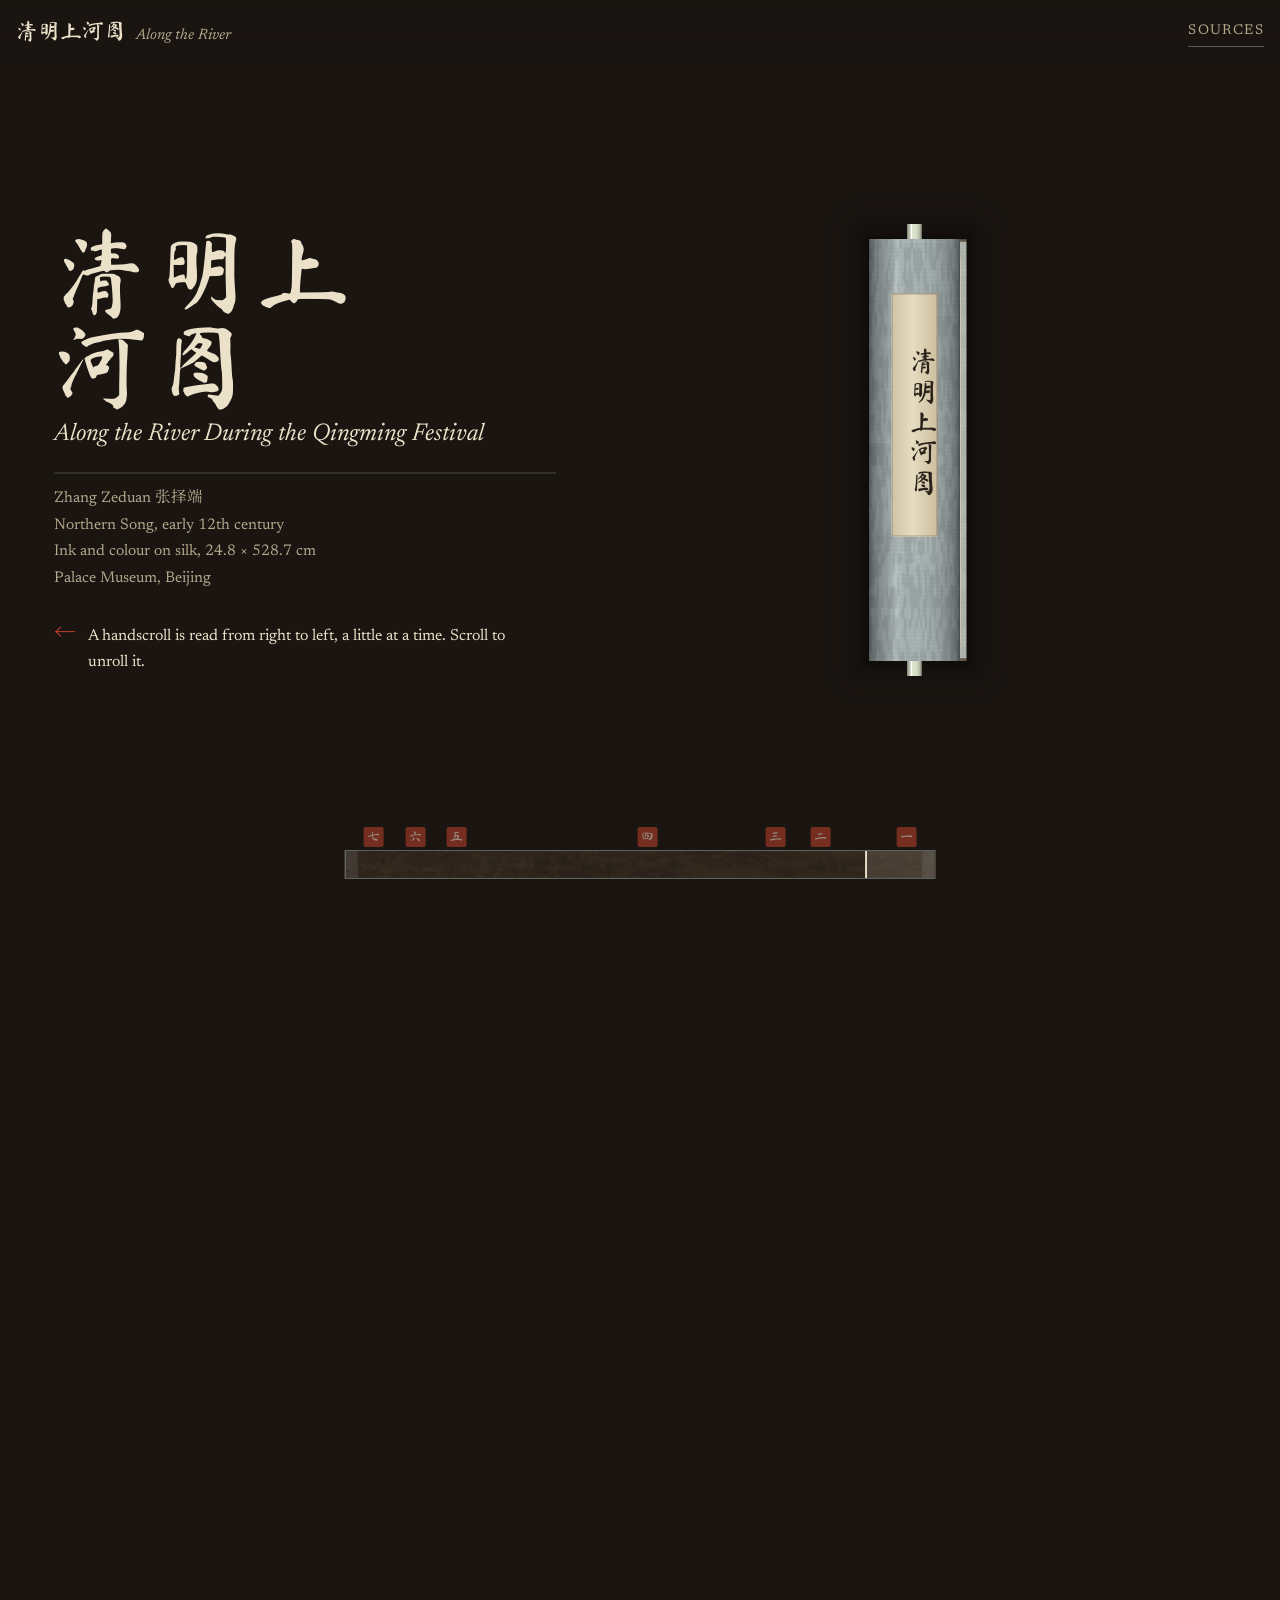
==== index.html @ c8dddc70 "Add scroll-driven viewer for 清明上河图 A WebGL 2 handscroll that unrolls from right to left as the reade" ====
<!doctype html>
<html lang="en">
<head>
<meta charset="utf-8">
<meta name="viewport" content="width=device-width, initial-scale=1, viewport-fit=cover">
<title>清明上河图 · Along the River</title>
<meta name="claude:viewport-fit-sides" content="cover">
<meta name="description" content="Zhang Zeduan’s handscroll, unrolled from right to left as you scroll, with the camera stopping at seven of its scenes.">
<link rel="preconnect" href="https://fonts.googleapis.com">
<link rel="preconnect" href="https://fonts.gstatic.com" crossorigin>
<link rel="stylesheet" href="https://fonts.googleapis.com/css2?family=Ma+Shan+Zheng&family=Newsreader:ital,opsz,wght@0,6..72,400;0,6..72,500;1,6..72,400&family=Noto+Serif+SC:wght@400;600&display=swap">
<link rel="stylesheet" href="styles.css">
</head>
<body>
<div id="stage">
  <canvas id="gl" role="img" aria-label="Along the River During the Qingming Festival, the handscroll, shown in detail as you scroll"></canvas>
  <div id="slip" aria-hidden="true"><span lang="zh-Hans">清明上河图</span></div>
  <svg id="ink" aria-hidden="true"></svg>
  <div id="tags"></div>
  <div id="marks"></div>
</div>

<header id="top">
  <button type="button" class="home" data-restart title="Back to the start"><span class="zh" lang="zh-Hans">清明上河图</span><span class="en">Along the River</span></button>
  <button type="button" class="link" data-open-sources>Sources</button>
</header>

<section id="intro" aria-label="Introduction"></section>
<div id="panels"></div>
<section id="outro" aria-label="The whole scroll"></section>

<nav id="map" aria-label="Sections of the scroll">
  <div class="ticks"></div>
  <div class="strip"><img src="assets/minimap.webp" alt="" width="2400" height="112"><div class="rolled"></div><div class="view"></div></div>
</nav>

<div id="loader" role="status"><span class="seal" lang="zh-Hans">卷</span><p>Unrolling the scroll…</p></div>

<dialog id="sources" aria-labelledby="sources-title">
  <h2 id="sources-title">Sources</h2>
  <p>The picture is the Palace Museum scroll, from the public-domain scan “Alongtheriver_QingMing.jpg” on Wikimedia
    Commons (38,414 × 1,800 pixels). The ripples on the water, the mist and the shading around each subject are drawn
    live over it and are not part of the painting. Distances are measured from the scroll’s right end, where reading
    starts.</p>
  <p>Where the text gives an interpretation (the willow party returning from the graves, the unguarded gate), it is
    one reading among several.</p>
  <ol></ol>
  <p class="keys">Keyboard: <kbd>←</kbd> next scene, <kbd>→</kbd> previous scene.</p>
  <button type="button" class="link" data-close>Close</button>
</dialog>

<div id="track" aria-hidden="true"></div>
<noscript><p class="noscript">This scroll needs JavaScript and WebGL 2 to unroll.</p></noscript>
<script type="module" src="src/main.js"></script>
</body>
</html>
---- styles.css ----
/* The scroll lies on a dark lacquered table; the reading text sits beside it in the colour of old silk, and the
   annotations are in cinnabar, the red of seal paste and of the brush notes collectors wrote on paintings.
   Layout: wide screens put the painting full-bleed with a text column on one side, alternating by scene; narrow
   screens put the painting in the top half and the text below it. */
:root {
  color-scheme: dark;
  --table: #1a1511;
  --table-rgb: 26, 21, 17;
  --silk: #ebe1c9;            /* text */
  --silk-dim: #b4a78c;
  --cinnabar: #c2432c;
  --seal-text: #f7ecd8;
  --celadon: #9fb1a7;         /* the mount's blue-grey silk: rules and the map's frame */
  --f-brush: 'Ma Shan Zheng', 'STKaiti', 'KaiTi', 'Kaiti SC', serif;
  --f-zh: 'Noto Serif SC', 'Songti SC', 'SimSun', serif;
  --f-text: 'Newsreader', 'Iowan Old Style', 'Palatino Linotype', Palatino, Georgia, 'Noto Serif SC', serif;
  --col-w: 420px;
  --band-h: 100vh;
  --gut-l: max(16px, env(safe-area-inset-left, 0px));
  --gut-r: max(16px, env(safe-area-inset-right, 0px));
}
html { background: var(--table); }
body { margin: 0; background: var(--table); color: var(--silk); font: 400 17px/1.6 var(--f-text); -webkit-font-smoothing: antialiased; }
button { font: inherit; color: inherit; }
:focus-visible { outline: 2px solid var(--celadon); outline-offset: 3px; }
.zh { font-family: var(--f-brush); font-weight: 400; }
.seal {
  display: inline-grid; place-items: center; background: var(--cinnabar); color: var(--seal-text);
  font-family: var(--f-brush); line-height: 1; border-radius: 2px;
}

/* ------------------------------------------------------------------ the stage */
#stage { position: fixed; inset: 0; pointer-events: none; }
#gl { position: absolute; left: 0; top: 0; display: block; }
#ink, #tags, #marks { position: absolute; inset: 0; width: 100%; height: 100%; overflow: visible; }
#stage.arrive { animation: arrive .5s ease-out; }
@keyframes arrive { from { opacity: 0; } }

#slip {
  position: absolute; left: 0; top: 0; display: grid; justify-items: center; padding-top: .6em; box-sizing: border-box;
  background: linear-gradient(90deg, #cfc3a6, #e6dcc1 45%, #cdbf9f); color: #2b231b;
  box-shadow: inset 0 0 0 1px rgba(60, 44, 30, .35); writing-mode: vertical-rl;
  font-family: var(--f-brush); letter-spacing: .12em; line-height: 1;
}

.pt { transition: none; }
.loop, .loop-under, .lead { fill: none; stroke-dasharray: 1 1; stroke-linecap: round; stroke-linejoin: round; }
.loop { stroke: var(--cinnabar); stroke-width: 2.6; }
.loop-under { stroke: rgba(247, 236, 216, .3); stroke-width: 5.5; }
.lead { stroke: var(--cinnabar); stroke-width: 1.6; }
.tag {
  position: absolute; left: 0; top: 0; display: flex; align-items: center; gap: 8px; padding: 4px 11px 4px 4px;
  background: rgba(var(--table-rgb), .82); border-radius: 2px; white-space: nowrap; font-size: 14.5px; line-height: 1.25;
  opacity: 0; will-change: transform, opacity;
}
.tag .seal { width: 1.45em; height: 1.45em; font-family: var(--f-text); font-weight: 500; font-size: 13px; }

#marks { opacity: 0; visibility: hidden; }
.mark {
  --rise: 12px; position: absolute; left: 0; top: 0; translate: -50% -100%; display: flex; flex-direction: column;
  align-items: center; gap: 4px; padding: 0 0 var(--rise); background: none; border: 0; cursor: pointer;
  pointer-events: auto; font-size: 13px; line-height: 1.2; color: var(--silk-dim);
}
.mark[data-row="1"] { --rise: 52px; }
.mark::after { content: ""; position: absolute; bottom: 0; left: 50%; width: 1px; height: calc(var(--rise) - 3px); background: rgba(194, 67, 44, .7); }
.mark .seal { width: 24px; height: 24px; font-size: 16px; order: 2; }
.mark .name { order: 1; white-space: nowrap; }
.mark:hover .name, .mark:focus-visible .name { color: var(--silk); }

/* ------------------------------------------------------------------ header */
#top {
  position: fixed; top: 0; left: 0; right: 0; z-index: 3; display: flex; justify-content: space-between; align-items: center;
  padding: calc(14px + env(safe-area-inset-top, 0px)) var(--gut-r) 14px var(--gut-l);
  background: linear-gradient(rgba(var(--table-rgb), .55), rgba(var(--table-rgb), 0));
}
#top .home { all: unset; display: flex; align-items: baseline; gap: 10px; cursor: pointer; opacity: 0; transition: opacity .5s; }
body.opened #top .home { opacity: 1; }
#top .home .zh { font-size: 22px; }
#top .home .en { font-style: italic; color: var(--silk-dim); font-size: 15px; }
.link {
  background: none; border: 0; padding: 4px 0; cursor: pointer; font-size: 14px; letter-spacing: .1em; text-transform: uppercase;
  color: var(--silk-dim); border-bottom: 1px solid rgba(159, 177, 167, .45);
}
.link:hover { color: var(--silk); }

/* ------------------------------------------------------------------ the opening */
#intro {
  position: fixed; z-index: 2; left: var(--gut-l); top: 50%; translate: 0 -50%; width: min(540px, 56vw);
  padding-left: clamp(0px, 3vw, 40px); box-sizing: border-box;
}
#intro h1 { margin: 0 0 22px; display: grid; gap: 6px; font-weight: 400; text-wrap: balance; }
#intro h1 .zh { font-size: clamp(56px, 7.4vw, 104px); line-height: 1; letter-spacing: .06em; }
#intro h1 .en { font-style: italic; font-size: clamp(19px, 1.9vw, 25px); line-height: 1.25; color: var(--silk); }
#intro .meta { list-style: none; margin: 0 0 26px; padding: 14px 0 0; border-top: 1px solid rgba(159, 177, 167, .35); display: grid; gap: 2px; color: var(--silk-dim); font-size: 15.5px; }
#intro .hint { margin: 0; display: flex; gap: 12px; align-items: baseline; max-width: 30em; font-size: 16px; }
#intro .arrow { color: var(--cinnabar); font-size: 22px; animation: nudge 2.4s ease-in-out infinite; }
@keyframes nudge { 50% { translate: -8px 0; } }

/* ------------------------------------------------------------------ the scenes */
.panel {
  position: fixed; z-index: 2; top: 0; bottom: 0; width: calc(var(--col-w) + 110px); box-sizing: border-box;
  display: flex; align-items: center; opacity: 0; visibility: hidden; pointer-events: none;
}
.panel[data-side="left"] { left: 0; padding: 80px 110px 100px var(--gut-l); background: linear-gradient(90deg, rgba(var(--table-rgb), .93) 0, rgba(var(--table-rgb), .8) calc(100% - 150px), rgba(var(--table-rgb), 0)); }
.panel[data-side="right"] { right: 0; padding: 80px var(--gut-r) 100px 110px; background: linear-gradient(270deg, rgba(var(--table-rgb), .93) 0, rgba(var(--table-rgb), .8) calc(100% - 150px), rgba(var(--table-rgb), 0)); }
.panel .inner { max-width: 25em; padding-inline: clamp(0px, 2.4vw, 32px); }
.kicker { margin: 0 0 14px; display: flex; align-items: center; gap: 12px; font-size: 13px; letter-spacing: .12em; text-transform: uppercase; color: var(--silk-dim); }
.kicker .seal { width: 34px; height: 34px; font-size: 22px; }
.panel h2 { margin: 0 0 18px; display: grid; gap: 4px; font-weight: 400; text-wrap: balance; }
.panel h2 .zh { font-size: 34px; line-height: 1.15; letter-spacing: .04em; }
.panel h2 .en { font-style: italic; font-size: 22px; line-height: 1.25; }
.panel .body p { margin: 0 0 .85em; text-wrap: pretty; }
.panel .body p:last-child { margin-bottom: 0; }

/* ------------------------------------------------------------------ the end */
#outro {
  position: fixed; z-index: 2; left: 50%; top: 56%; translate: -50% 0; width: min(620px, calc(100vw - 32px));
  text-align: center; opacity: 0; visibility: hidden;
}
#outro h2 { margin: 0 0 12px; display: grid; gap: 2px; font-weight: 400; }
#outro h2 .zh { font-size: 40px; line-height: 1.1; }
#outro h2 .en { font-style: italic; font-size: 21px; }
#outro p { margin: 0 0 .7em; color: var(--silk); }
#outro p + p { color: var(--silk-dim); font-size: 15px; }
#outro .actions { display: flex; flex-wrap: wrap; justify-content: center; gap: 12px 28px; margin-top: 18px; }
#outro .actions button { background: none; border: 0; border-bottom: 1px solid rgba(194, 67, 44, .8); padding: 3px 0; cursor: pointer; font-size: 16px; }
#outro .actions button:hover { color: #fff; }

/* ------------------------------------------------------------------ the strip map */
#map {
  position: fixed; z-index: 3; left: 50%; bottom: calc(22px + env(safe-area-inset-bottom, 0px)); translate: -50% 0;
  width: min(600px, 46vw);
}
#map .strip { position: relative; aspect-ratio: 2400 / 112; max-width: 100%; box-shadow: 0 0 0 1px rgba(159, 177, 167, .5); overflow: hidden; }
#map img { display: block; width: 100%; height: 100%; opacity: .9; }
#map .rolled { position: absolute; left: 0; top: 0; bottom: 0; width: 100%; background: rgba(var(--table-rgb), .78); }
#map .view { position: absolute; top: -1px; bottom: -1px; box-shadow: 0 0 0 1.5px var(--silk); background: rgba(247, 236, 216, .12); }
#map .ticks { position: relative; height: 26px; }
#map .tick {
  position: absolute; bottom: 4px; translate: -50% 0; width: 20px; height: 20px; padding: 0; border: 0; font-size: 13px;
  cursor: pointer; opacity: .55; transition: opacity .3s, scale .3s;
}
#map .tick:hover, #map .tick:focus-visible { opacity: .9; }
#map .tick.on { opacity: 1; scale: 1.2; }

/* ------------------------------------------------------------------ loading, sources */
#loader {
  position: fixed; inset: 0; z-index: 10; display: grid; place-content: center; justify-items: center; gap: 14px;
  background: var(--table); transition: opacity .8s, visibility .8s; text-align: center; padding-inline: var(--gut-l) var(--gut-r);
}
#loader .seal { width: 52px; height: 52px; font-size: 34px; animation: breathe 1.8s ease-in-out infinite; }
#loader p { margin: 0; color: var(--silk-dim); font-style: italic; max-width: 26em; }
#loader.failed .seal { animation: none; }
body.ready #loader { opacity: 0; visibility: hidden; }
@keyframes breathe { 50% { opacity: .55; } }

#sources {
  width: min(640px, calc(100vw - 32px)); max-height: calc(100vh - 48px); box-sizing: border-box; padding: 28px 30px 24px;
  background: #221c16; color: var(--silk); border: 1px solid rgba(159, 177, 167, .4); border-radius: 3px;
  font-size: 15.5px; line-height: 1.55;
}
#sources::backdrop { background: rgba(10, 8, 6, .7); }
#sources h2 { margin: 0 0 12px; font-weight: 500; font-size: 22px; }
#sources p { margin: 0 0 12px; color: var(--silk-dim); }
#sources ol { margin: 6px 0 16px; padding-left: 1.4em; display: grid; gap: 6px; }
#sources a { color: var(--silk); text-decoration-color: rgba(194, 67, 44, .8); text-underline-offset: 3px; overflow-wrap: anywhere; }
#sources kbd { font: inherit; font-size: 13px; padding: 0 5px; border: 1px solid rgba(159, 177, 167, .5); border-radius: 2px; }

#track { width: 1px; }
.noscript { position: fixed; inset: 40% 0 auto; text-align: center; }

/* ------------------------------------------------------------------ narrow screens: painting above, text below */
body.portrait #intro, body.portrait .panel, body.portrait #outro {
  left: 0; right: 0; top: calc(var(--band-h) + 50px); bottom: 0; translate: none; width: auto; display: block;
  padding: 6px var(--gut-r) calc(14px + env(safe-area-inset-bottom, 0px)) var(--gut-l); background: none; text-align: left;
}
body.portrait .panel .inner { padding: 0; max-width: 34em; }
body.portrait #intro h1 { margin-bottom: 12px; }
body.portrait #intro h1 .zh { font-size: 46px; }
body.portrait #intro h1 .en { font-size: 18px; }
body.portrait #intro .meta { margin-bottom: 14px; padding-top: 10px; font-size: 14px; line-height: 1.45; }
body.portrait #intro .hint { font-size: 15px; }
body.portrait .kicker { margin-bottom: 8px; font-size: 11.5px; gap: 10px; }
body.portrait .kicker .seal { width: 28px; height: 28px; font-size: 18px; }
body.portrait .panel h2 { margin-bottom: 10px; gap: 0; }
body.portrait .panel h2 .zh { font-size: 25px; }
body.portrait .panel h2 .en { font-size: 18px; }
body.portrait .panel .body { font-size: 15.5px; line-height: 1.5; }
body.portrait .panel[data-stagger="1"] .body { display: grid; }
body.portrait .panel[data-stagger="1"] .body p { grid-area: 1 / 1; margin: 0; }
body.portrait #outro h2 .zh { font-size: 30px; }
body.portrait #outro h2 .en { font-size: 18px; }
body.portrait #outro p { font-size: 15px; }
body.portrait #outro .actions { justify-content: flex-start; }
body.portrait #map { top: calc(var(--band-h) + 2px); bottom: auto; left: var(--gut-l); right: var(--gut-r); translate: none; width: auto; }
body.portrait #map .ticks { height: 24px; }
body.portrait #top .home .en { display: none; }
body.portrait .tag { font-size: 12.5px; gap: 6px; padding-right: 8px; }
body.portrait .tag .seal { font-size: 11.5px; }
body.portrait .mark .name { display: none; }
body.portrait .mark[data-row="1"] { --rise: 30px; }

@media (prefers-reduced-motion: reduce) {
  #intro .arrow, #loader .seal { animation: none; }
  #stage.arrive { animation: none; }
}
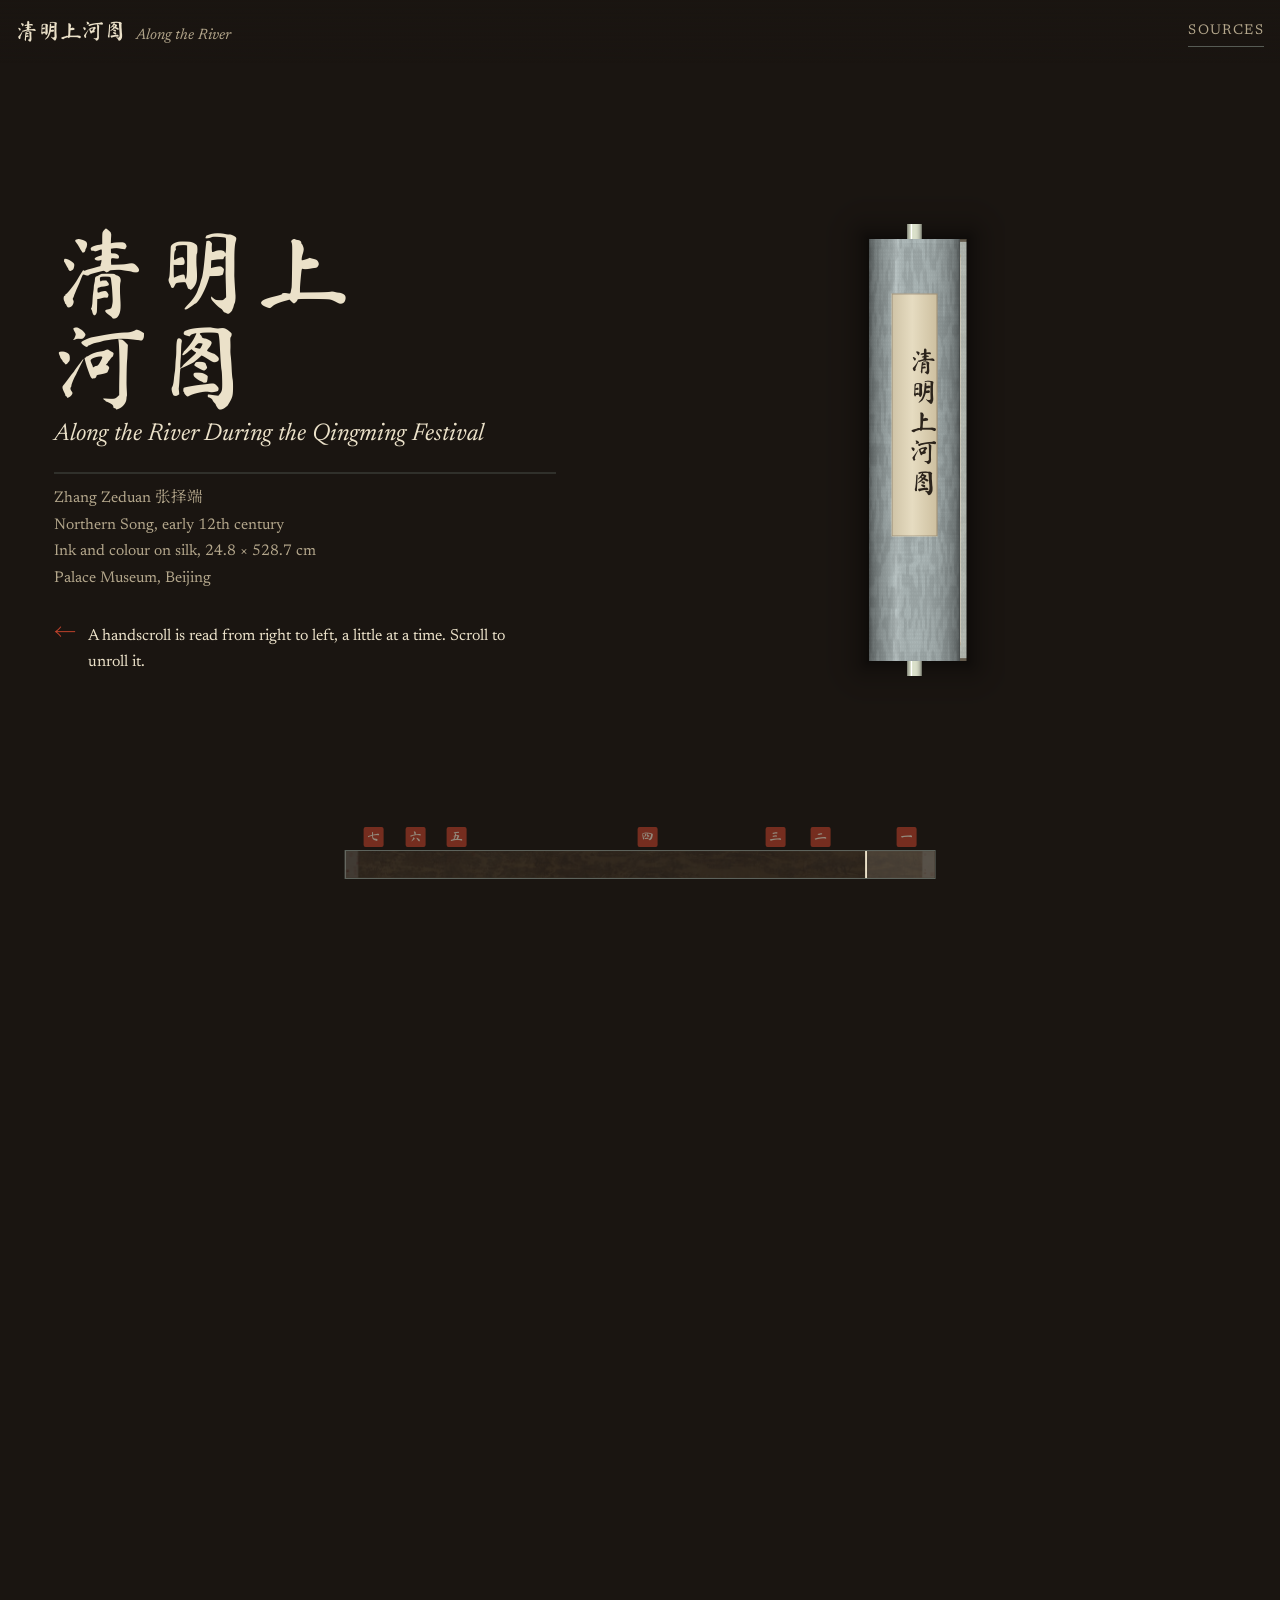
==== commit d37fe588: "Bring the road and bridge scenes to life Add a moving layer: rigs are regions of the scan, cut down " ====
--- a/index.html
+++ b/index.html
@@ -15,6 +15,7 @@
 <div id="stage">
   <canvas id="gl" role="img" aria-label="Along the River During the Qingming Festival, the handscroll, shown in detail as you scroll"></canvas>
   <div id="slip" aria-hidden="true"><span lang="zh-Hans">清明上河图</span></div>
+  <svg id="birds" aria-hidden="true"></svg>
   <svg id="ink" aria-hidden="true"></svg>
   <div id="tags"></div>
   <div id="marks"></div>
@@ -40,8 +41,9 @@
   <h2 id="sources-title">Sources</h2>
   <p>The picture is the Palace Museum scroll, from the public-domain scan “Alongtheriver_QingMing.jpg” on Wikimedia
     Commons (38,414 × 1,800 pixels). The ripples on the water, the mist and the shading around each subject are drawn
-    live over it and are not part of the painting. Distances are measured from the scroll’s right end, where reading
-    starts.</p>
+    live over it and are not part of the painting. So is the movement: figures, boats and trees are parts of the scan
+    nudged a few pixels at a time, and the birds were drawn for this page. Distances are measured from the scroll’s
+    right end, where reading starts.</p>
   <p>Where the text gives an interpretation (the willow party returning from the graves, the unguarded gate), it is
     one reading among several.</p>
   <ol></ol>
--- a/styles.css
+++ b/styles.css
@@ -32,7 +32,8 @@
 /* ------------------------------------------------------------------ the stage */
 #stage { position: fixed; inset: 0; pointer-events: none; }
 #gl { position: absolute; left: 0; top: 0; display: block; }
-#ink, #tags, #marks { position: absolute; inset: 0; width: 100%; height: 100%; overflow: visible; }
+#ink, #birds, #tags, #marks { position: absolute; inset: 0; width: 100%; height: 100%; overflow: visible; }
+#birds { overflow: hidden; clip-path: inset(0 0 calc(100% - var(--band-h)) 0); mix-blend-mode: multiply; fill: rgb(38, 30, 22); fill-opacity: .82; }
 #stage.arrive { animation: arrive .5s ease-out; }
 @keyframes arrive { from { opacity: 0; } }
 
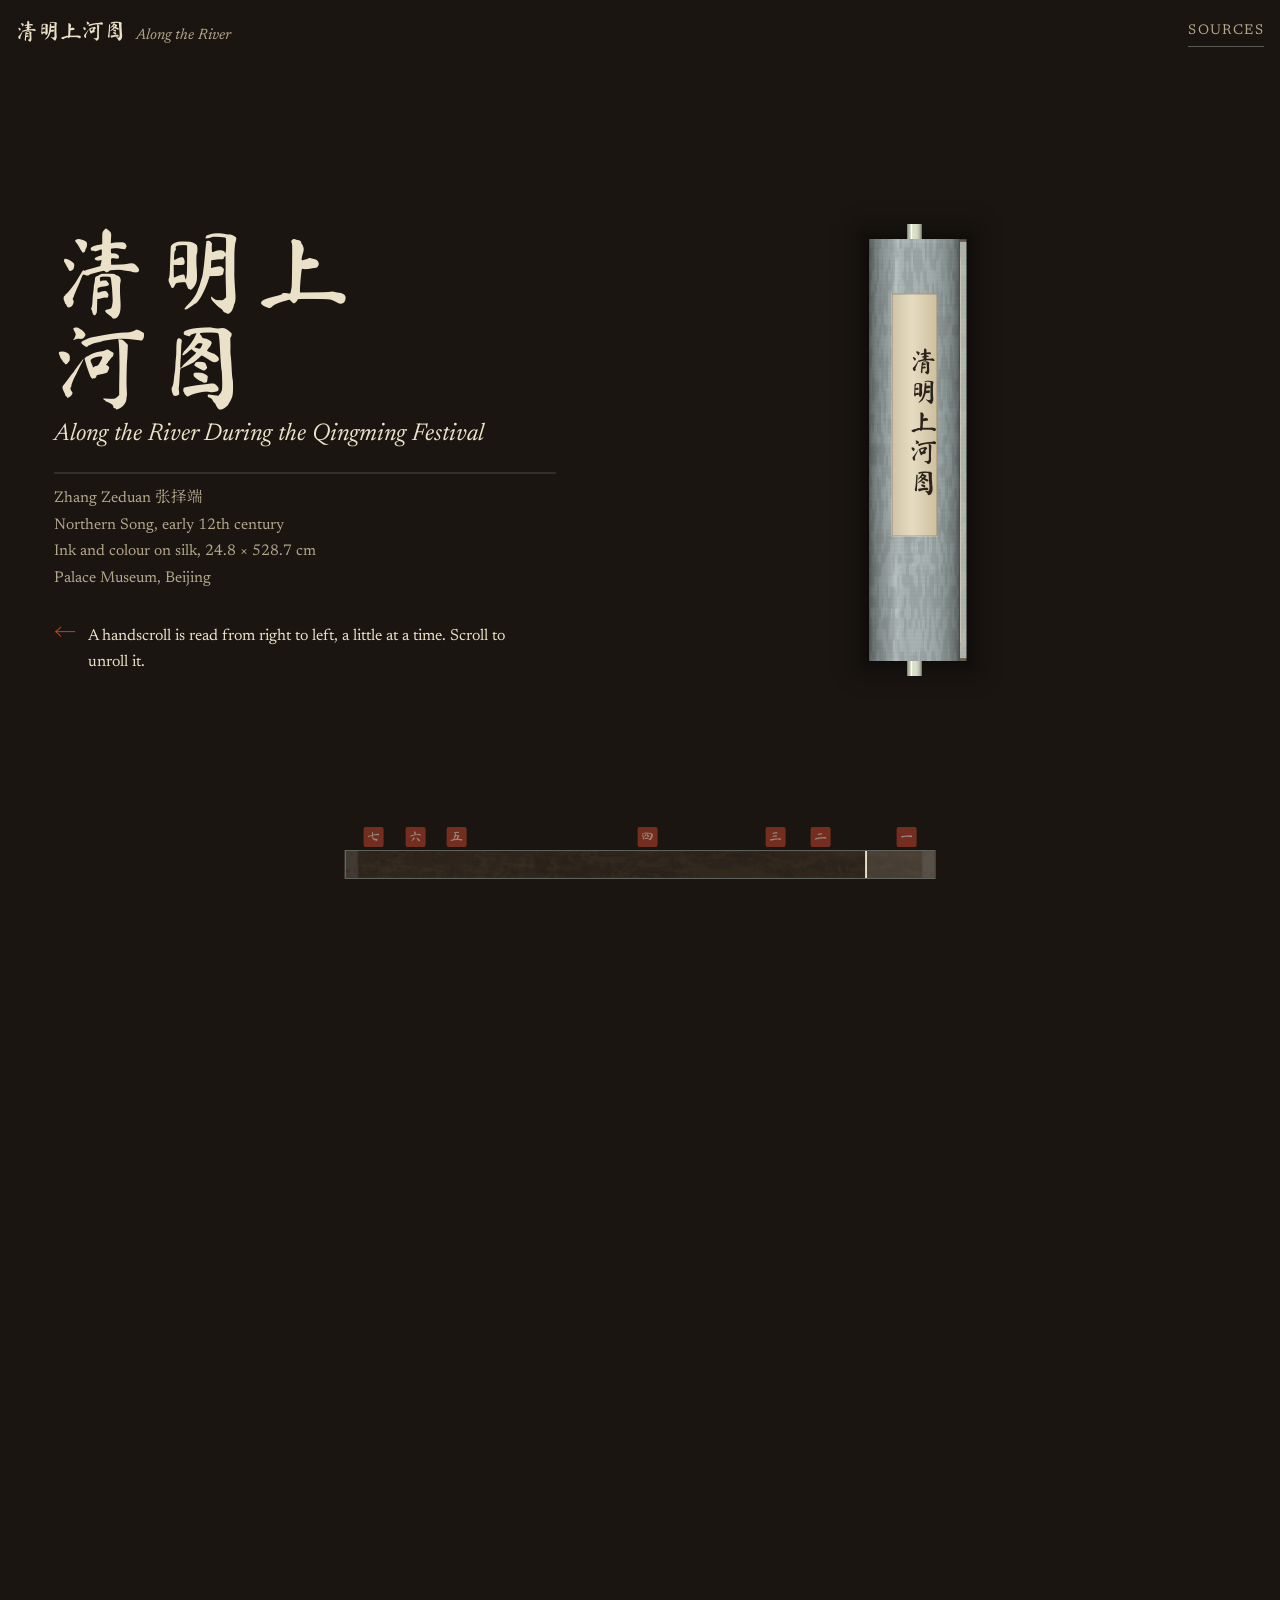
==== commit 0d873fe1: "Animate every scene, keep the bridge still, close the scroll at the end - Rig the willow, grain, gat" ====
--- a/index.html
+++ b/index.html
@@ -29,6 +29,7 @@
 <section id="intro" aria-label="Introduction"></section>
 <div id="panels"></div>
 <section id="outro" aria-label="The whole scroll"></section>
+<section id="closing" aria-label="Closing notes"></section>
 
 <nav id="map" aria-label="Sections of the scroll">
   <div class="ticks"></div>
--- a/styles.css
+++ b/styles.css
@@ -127,6 +127,29 @@
 #outro .actions button { background: none; border: 0; border-bottom: 1px solid rgba(194, 67, 44, .8); padding: 3px 0; cursor: pointer; font-size: 16px; }
 #outro .actions button:hover { color: #fff; }
 
+#outro .hint { display: inline-flex; gap: 12px; align-items: baseline; margin-top: 10px; color: var(--silk); }
+#outro .hint .arrow { color: var(--cinnabar); font-size: 20px; animation: nudge-r 2.4s ease-in-out infinite; }
+@keyframes nudge-r { 50% { translate: 8px 0; } }
+
+/* ------------------------------------------------------------------ closed again: the closing notes */
+#closing {
+  position: fixed; z-index: 2; left: var(--gut-l); top: 50%; translate: 0 -50%; width: min(820px, 60vw);
+  padding-left: clamp(0px, 3vw, 40px); box-sizing: border-box; opacity: 0; visibility: hidden;
+}
+#closing h2 { margin: 0 0 22px; display: flex; align-items: baseline; gap: 16px; flex-wrap: wrap; font-weight: 400; }
+#closing h2 .zh { font-size: clamp(40px, 4.4vw, 60px); line-height: 1; letter-spacing: .06em; }
+#closing h2 .en { font-style: italic; font-size: clamp(19px, 1.7vw, 23px); }
+#closing .notes { display: grid; grid-template-columns: 1fr 1fr; gap: 22px 36px; }
+#closing .note { min-width: 0; padding-top: 12px; border-top: 1px solid rgba(159, 177, 167, .35); }
+#closing .note h3 { margin: 0 0 6px; font-weight: 500; font-size: 13px; letter-spacing: .12em; text-transform: uppercase; color: var(--silk-dim); }
+#closing .note p { margin: 0; font-size: 15.5px; line-height: 1.55; text-wrap: pretty; }
+#closing .end { margin-top: 24px; }
+#closing .coda { margin: 0 0 14px; max-width: 46em; font-style: italic; color: var(--silk-dim); font-size: 15.5px; line-height: 1.5; }
+#closing .actions { display: flex; flex-wrap: wrap; gap: 12px 28px; margin: 0; }
+#closing .actions button { background: none; border: 0; border-bottom: 1px solid rgba(194, 67, 44, .8); padding: 3px 0; cursor: pointer; font-size: 16px; }
+#closing .actions button:hover { color: #fff; }
+@media (max-height: 760px) and (min-width: 720px) { #closing .note p { font-size: 14.5px; line-height: 1.5; } #closing h2 { margin-bottom: 14px; } }
+
 /* ------------------------------------------------------------------ the strip map */
 #map {
   position: fixed; z-index: 3; left: 50%; bottom: calc(22px + env(safe-area-inset-bottom, 0px)); translate: -50% 0;
@@ -171,7 +194,7 @@
 .noscript { position: fixed; inset: 40% 0 auto; text-align: center; }
 
 /* ------------------------------------------------------------------ narrow screens: painting above, text below */
-body.portrait #intro, body.portrait .panel, body.portrait #outro {
+body.portrait #intro, body.portrait .panel, body.portrait #outro, body.portrait #closing {
   left: 0; right: 0; top: calc(var(--band-h) + 50px); bottom: 0; translate: none; width: auto; display: block;
   padding: 6px var(--gut-r) calc(14px + env(safe-area-inset-bottom, 0px)) var(--gut-l); background: none; text-align: left;
 }
@@ -192,7 +215,15 @@
 body.portrait #outro h2 .zh { font-size: 30px; }
 body.portrait #outro h2 .en { font-size: 18px; }
 body.portrait #outro p { font-size: 15px; }
-body.portrait #outro .actions { justify-content: flex-start; }
+body.portrait #closing { top: calc(var(--band-h) + 8px); display: grid; grid-template-rows: auto 1fr; align-content: start; }
+body.portrait #closing .notes, body.portrait #closing .end { grid-row: 2; grid-column: 1; align-self: start; }
+body.portrait #closing h2 { margin-bottom: 12px; }
+body.portrait #closing h2 .zh { font-size: 34px; }
+body.portrait #closing h2 .en { font-size: 18px; }
+body.portrait #closing .notes { display: grid; grid-template-columns: 1fr; }
+body.portrait #closing .note { grid-area: 1 / 1; }
+body.portrait #closing .end { margin-top: 0; }
+body.portrait #closing .note p, body.portrait #closing .coda { font-size: 15px; }
 body.portrait #map { top: calc(var(--band-h) + 2px); bottom: auto; left: var(--gut-l); right: var(--gut-r); translate: none; width: auto; }
 body.portrait #map .ticks { height: 24px; }
 body.portrait #top .home .en { display: none; }
@@ -202,6 +233,6 @@
 body.portrait .mark[data-row="1"] { --rise: 30px; }
 
 @media (prefers-reduced-motion: reduce) {
-  #intro .arrow, #loader .seal { animation: none; }
+  #intro .arrow, #outro .arrow, #loader .seal { animation: none; }
   #stage.arrive { animation: none; }
 }
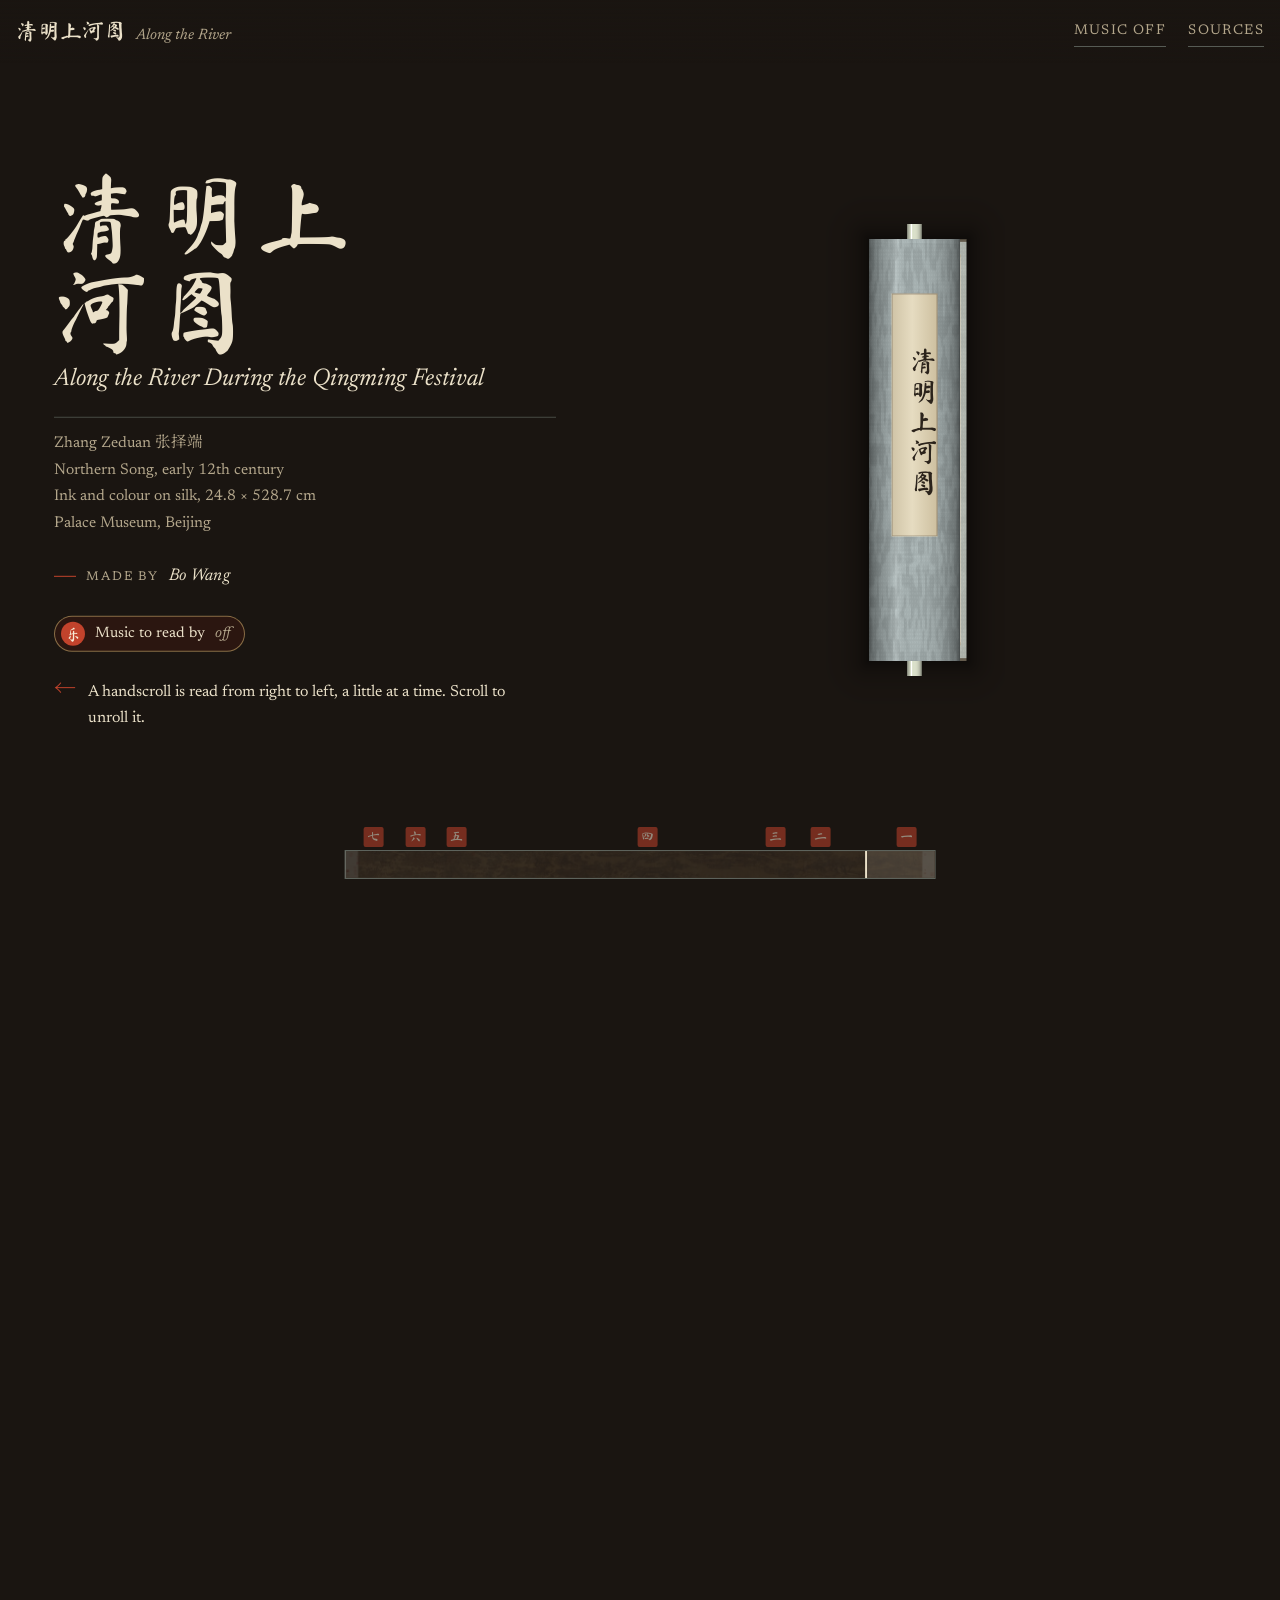
==== commit f4ff5db0: "Credit, music, more detailed buildings, and the scenes to walk into at the end - The title page and " ====
--- a/index.html
+++ b/index.html
@@ -6,6 +6,7 @@
 <title>清明上河图 · Along the River</title>
 <meta name="claude:viewport-fit-sides" content="cover">
 <meta name="description" content="Zhang Zeduan’s handscroll, unrolled from right to left as you scroll, with the camera stopping at seven of its scenes.">
+<meta name="author" content="Bo Wang">
 <link rel="preconnect" href="https://fonts.googleapis.com">
 <link rel="preconnect" href="https://fonts.gstatic.com" crossorigin>
 <link rel="stylesheet" href="https://fonts.googleapis.com/css2?family=Ma+Shan+Zheng&family=Newsreader:ital,opsz,wght@0,6..72,400;0,6..72,500;1,6..72,400&family=Noto+Serif+SC:wght@400;600&display=swap">
@@ -23,7 +24,7 @@
 
 <header id="top">
   <button type="button" class="home" data-restart title="Back to the start"><span class="zh" lang="zh-Hans">清明上河图</span><span class="en">Along the River</span></button>
-  <button type="button" class="link" data-open-sources>Sources</button>
+  <div class="right"><button type="button" class="link" data-music data-music-label="Music" aria-pressed="false">Music off</button><button type="button" class="link" data-open-sources>Sources</button></div>
 </header>
 
 <section id="intro" aria-label="Introduction"></section>
--- a/styles.css
+++ b/styles.css
@@ -11,6 +11,11 @@
   --cinnabar: #c2432c;
   --seal-text: #f7ecd8;
   --celadon: #9fb1a7;         /* the mount's blue-grey silk: rules and the map's frame */
+  --gilt: #c9a86a;            /* gold leaf on lacquer: the plaque that leads into the 3D view */
+  --gilt-rgb: 201, 168, 106;
+  --gilt-hi: #e2c383;
+  --lacquer: #3b1812;
+  --lacquer-2: #24100c;
   --f-brush: 'Ma Shan Zheng', 'STKaiti', 'KaiTi', 'Kaiti SC', serif;
   --f-zh: 'Noto Serif SC', 'Songti SC', 'SimSun', serif;
   --f-text: 'Newsreader', 'Iowan Old Style', 'Palatino Linotype', Palatino, Georgia, 'Noto Serif SC', serif;
@@ -45,10 +50,8 @@
 }
 
 .pt { transition: none; }
-.loop, .loop-under, .lead { fill: none; stroke-dasharray: 1 1; stroke-linecap: round; stroke-linejoin: round; }
-.loop { stroke: var(--cinnabar); stroke-width: 2.6; }
-.loop-under { stroke: rgba(247, 236, 216, .3); stroke-width: 5.5; }
-.lead { stroke: var(--cinnabar); stroke-width: 1.6; }
+.lead { fill: none; stroke: var(--cinnabar); stroke-width: 1.6; stroke-dasharray: 1 1; stroke-linecap: round; stroke-linejoin: round; }
+.dot { fill: var(--cinnabar); stroke: rgba(247, 236, 216, .55); stroke-width: 1.2; }
 .tag {
   position: absolute; left: 0; top: 0; display: flex; align-items: center; gap: 8px; padding: 4px 11px 4px 4px;
   background: rgba(var(--table-rgb), .82); border-radius: 2px; white-space: nowrap; font-size: 14.5px; line-height: 1.25;
@@ -78,6 +81,18 @@
 body.opened #top .home { opacity: 1; }
 #top .home .zh { font-size: 22px; }
 #top .home .en { font-style: italic; color: var(--silk-dim); font-size: 15px; }
+#top .right { display: flex; align-items: center; gap: 22px; }
+#top [data-music].playing::before { content: ''; display: inline-block; width: 6px; height: 6px; margin-right: 8px; border-radius: 50%; background: var(--cinnabar); vertical-align: 2px; animation: breathe 2.2s ease-in-out infinite; }
+/* the music, offered on the title page: a seal and a gilt-edged pill */
+.listen { margin: 0 0 22px; }
+.tune {
+  display: inline-flex; align-items: center; gap: 10px; padding: 5px 14px 5px 6px; cursor: pointer; font-size: 15px; color: var(--silk);
+  background: rgba(59, 24, 18, .55); border: 1px solid rgba(201, 168, 106, .6); border-radius: 999px;
+}
+.tune .seal { width: 24px; height: 24px; font-size: 15px; border-radius: 50%; }
+.tune .state { color: var(--silk-dim); font-style: italic; }
+.tune:hover, .tune:focus-visible { border-color: #e2c383; }
+.tune[aria-pressed="true"] .state { color: #e2c383; }
 .link {
   background: none; border: 0; padding: 4px 0; cursor: pointer; font-size: 14px; letter-spacing: .1em; text-transform: uppercase;
   color: var(--silk-dim); border-bottom: 1px solid rgba(159, 177, 167, .45);
@@ -93,6 +108,12 @@
 #intro h1 .zh { font-size: clamp(56px, 7.4vw, 104px); line-height: 1; letter-spacing: .06em; }
 #intro h1 .en { font-style: italic; font-size: clamp(19px, 1.9vw, 25px); line-height: 1.25; color: var(--silk); }
 #intro .meta { list-style: none; margin: 0 0 26px; padding: 14px 0 0; border-top: 1px solid rgba(159, 177, 167, .35); display: grid; gap: 2px; color: var(--silk-dim); font-size: 15.5px; }
+/* who made the page: set apart from the painting's own credits by a short cinnabar rule */
+.credit { margin: 0 0 26px; display: flex; align-items: baseline; gap: 10px; font-size: 17px; }
+.credit::before { content: ''; align-self: center; width: 22px; height: 1px; background: var(--cinnabar); }
+.credit .lbl { font-size: 12.5px; letter-spacing: .14em; text-transform: uppercase; color: var(--silk-dim); }
+.credit .name { font-style: italic; color: var(--silk); letter-spacing: .02em; }
+#closing .credit { margin: 18px 0 0; font-size: 15px; }
 #intro .hint { margin: 0; display: flex; gap: 12px; align-items: baseline; max-width: 30em; font-size: 16px; }
 #intro .arrow { color: var(--cinnabar); font-size: 22px; animation: nudge 2.4s ease-in-out infinite; }
 @keyframes nudge { 50% { translate: -8px 0; } }
@@ -112,6 +133,50 @@
 .panel h2 .en { font-style: italic; font-size: 22px; line-height: 1.25; }
 .panel .body p { margin: 0 0 .85em; text-wrap: pretty; }
 .panel .body p:last-child { margin-bottom: 0; }
+.walk-in { margin: 22px 0 0 -4px; }
+/* the way into the 3D view: a lacquered plaque (匾) with ruyi-cloud ends, a gilt frame with key-fret corners, a seal */
+.plaque {
+  --h: 58px; position: relative; display: inline-flex; align-items: stretch; height: var(--h); pointer-events: auto;
+  color: var(--silk); text-decoration: none; filter: drop-shadow(0 3px 6px rgba(0, 0, 0, .45));
+}
+.plaque .cap { width: calc(var(--h) * 20 / 24); height: var(--h); flex: none; overflow: visible; }
+.plaque .cap.r { transform: scaleX(-1); }
+.plaque .cap .fill { fill: var(--lacquer); transition: fill .3s; }
+.plaque .cap .line { fill: none; stroke: var(--gilt); stroke-width: 1.1; stroke-linecap: round; stroke-linejoin: round; vector-effect: non-scaling-stroke; transition: stroke .3s; }
+.plaque .face {
+  position: relative; display: flex; align-items: center; gap: 14px; margin: 0 -1px; padding: 0 16px 0 15px;
+  background: linear-gradient(180deg, #46201a 0, var(--lacquer) 45%, var(--lacquer-2) 100%);
+  border-block: 1.1px solid var(--gilt); transition: background .3s, border-color .3s;
+}
+.plaque .face::before {
+  content: ""; position: absolute; inset: 4px 3px; border: 1px solid rgba(var(--gilt-rgb), .42); pointer-events: none;
+  background:
+    url("data:image/svg+xml,%3Csvg xmlns='http://www.w3.org/2000/svg' viewBox='0 0 9 9' fill='none' stroke='%23c9a86a' stroke-opacity='.7' stroke-width='.9'%3E%3Cpath d='M.5 8.5V.5h8v5h-5v-2h2'/%3E%3C/svg%3E") left 2px top 2px / 9px no-repeat,
+    url("data:image/svg+xml,%3Csvg xmlns='http://www.w3.org/2000/svg' viewBox='0 0 9 9' fill='none' stroke='%23c9a86a' stroke-opacity='.7' stroke-width='.9'%3E%3Cpath d='M8.5 8.5V.5h-8v5h5v-2h-2'/%3E%3C/svg%3E") right 2px top 2px / 9px no-repeat,
+    url("data:image/svg+xml,%3Csvg xmlns='http://www.w3.org/2000/svg' viewBox='0 0 9 9' fill='none' stroke='%23c9a86a' stroke-opacity='.7' stroke-width='.9'%3E%3Cpath d='M.5 .5v8h8v-5h-5v2h2'/%3E%3C/svg%3E") left 2px bottom 2px / 9px no-repeat,
+    url("data:image/svg+xml,%3Csvg xmlns='http://www.w3.org/2000/svg' viewBox='0 0 9 9' fill='none' stroke='%23c9a86a' stroke-opacity='.7' stroke-width='.9'%3E%3Cpath d='M8.5 .5v8h-8v-5h5v2h-2'/%3E%3C/svg%3E") right 2px bottom 2px / 9px no-repeat;
+}
+.plaque .seal {
+  width: calc(var(--h) * .48); height: calc(var(--h) * .72); writing-mode: vertical-rl; font-size: calc(var(--h) * .29); letter-spacing: .02em;
+  box-shadow: inset 0 0 0 1.5px rgba(247, 236, 216, .55), 0 0 0 1px rgba(0, 0, 0, .25);
+}
+.plaque .txt { display: grid; gap: 3px; line-height: 1.1; }
+.plaque .txt .zh { font-family: var(--f-brush); font-size: calc(var(--h) * .4); letter-spacing: .12em; color: #f3e7cc; }
+.plaque .txt .en { font-style: italic; font-size: calc(var(--h) * .24); color: var(--silk-dim); white-space: nowrap; }
+.plaque .arch {
+  width: 40px; height: 22px; flex: none; margin-left: 4px; fill: none; stroke: var(--gilt); stroke-width: 1.25; stroke-linecap: round;
+  transition: transform .35s ease, stroke .3s;
+}
+.plaque .arch .thin { stroke-width: .9; }
+.plaque .arch .water { stroke-width: .8; stroke-opacity: .5; stroke-dasharray: 3 2.5; }
+.plaque:hover .face, .plaque:focus-visible .face { background: linear-gradient(180deg, #5a271e 0, #4a1f17 45%, #2e130e 100%); border-color: var(--gilt-hi); }
+.plaque:hover .cap .line, .plaque:focus-visible .cap .line { stroke: var(--gilt-hi); }
+.plaque:hover .cap .fill, .plaque:focus-visible .cap .fill { fill: #4a1f17; }
+.plaque:hover .arch, .plaque:focus-visible .arch { transform: translateX(4px); stroke: var(--gilt-hi); }
+.plaque:active .face { background: linear-gradient(180deg, #2e130e, var(--lacquer)); }
+.plaque:focus-visible { outline: none; }
+.plaque:focus-visible .face { box-shadow: 0 0 0 2px var(--celadon); }
+@media (prefers-reduced-motion: reduce) { .plaque .arch { transition: none; } }
 
 /* ------------------------------------------------------------------ the end */
 #outro {
@@ -133,9 +198,11 @@
 
 /* ------------------------------------------------------------------ closed again: the closing notes */
 #closing {
-  position: fixed; z-index: 2; left: var(--gut-l); top: 50%; translate: 0 -50%; width: min(820px, 60vw);
-  padding-left: clamp(0px, 3vw, 40px); box-sizing: border-box; opacity: 0; visibility: hidden;
-}
+  position: fixed; z-index: 2; left: var(--gut-l); top: calc(64px + env(safe-area-inset-top, 0px)); bottom: 20px;
+  width: min(860px, 64vw); padding-left: clamp(0px, 3vw, 40px); box-sizing: border-box; opacity: 0; visibility: hidden;
+  display: flex; flex-direction: column; overflow-y: auto; scrollbar-width: thin;
+}
+#closing .wrap { margin-block: auto; }   /* centred in the space under the header, never pushed up into it */
 #closing h2 { margin: 0 0 22px; display: flex; align-items: baseline; gap: 16px; flex-wrap: wrap; font-weight: 400; }
 #closing h2 .zh { font-size: clamp(40px, 4.4vw, 60px); line-height: 1; letter-spacing: .06em; }
 #closing h2 .en { font-style: italic; font-size: clamp(19px, 1.7vw, 23px); }
@@ -143,12 +210,45 @@
 #closing .note { min-width: 0; padding-top: 12px; border-top: 1px solid rgba(159, 177, 167, .35); }
 #closing .note h3 { margin: 0 0 6px; font-weight: 500; font-size: 13px; letter-spacing: .12em; text-transform: uppercase; color: var(--silk-dim); }
 #closing .note p { margin: 0; font-size: 15.5px; line-height: 1.55; text-wrap: pretty; }
-#closing .end { margin-top: 24px; }
+/* the notes and, after them, the scenes to walk into share one place: one fades out as the other comes in */
+#closing .wrap { display: grid; grid-template-rows: auto 1fr; }
+#closing .notes, #closing .end { grid-row: 2; grid-column: 1; align-self: start; }
+#closing .end { margin-top: 0; }
+#closing .gallery h3 { margin: 0 0 14px; display: flex; align-items: baseline; gap: 12px; font-weight: 400; }
+#closing .gallery h3 .zh { font-family: var(--f-brush); font-size: 26px; letter-spacing: .08em; }
+#closing .gallery h3 .en { font-style: italic; font-size: 17px; color: var(--silk-dim); }
+#closing .cards { list-style: none; margin: 0 0 20px; padding: 0; display: grid; grid-template-columns: repeat(4, minmax(0, 1fr)); gap: 14px; }
+.card {
+  display: block; text-decoration: none; color: var(--silk); border-radius: 3px; overflow: hidden;
+  background: rgba(36, 16, 12, .7); box-shadow: 0 0 0 1px rgba(201, 168, 106, .45), 0 4px 14px rgba(0, 0, 0, .4); transition: box-shadow .2s, transform .2s;
+}
+.card img { display: block; width: 100%; height: auto; aspect-ratio: 16 / 10; object-fit: cover; filter: saturate(.92); }
+.card .cap { display: flex; align-items: center; gap: 9px; padding: 8px 10px 9px; }
+.card .seal { flex: none; width: 24px; height: 24px; font-size: 14px; }
+.card .t { display: grid; min-width: 0; line-height: 1.2; }
+.card .t .zh { font-family: var(--f-brush); font-size: 17px; letter-spacing: .06em; }
+.card .t .en { font-style: italic; font-size: 13px; color: var(--silk-dim); white-space: nowrap; overflow: hidden; text-overflow: ellipsis; }
+.card:hover, .card:focus-visible { box-shadow: 0 0 0 1px #e2c383, 0 6px 18px rgba(0, 0, 0, .5); transform: translateY(-2px); }
+@media (prefers-reduced-motion: reduce) { .card, .card:hover { transition: none; transform: none; } }
+@media (max-height: 820px) {
+  #closing .gallery h3 { margin-bottom: 10px; }
+  #closing .cards { gap: 10px; margin-bottom: 12px; }
+  .card img { aspect-ratio: 16 / 8; }
+  .card .cap { padding: 5px 9px 6px; }
+}
 #closing .coda { margin: 0 0 14px; max-width: 46em; font-style: italic; color: var(--silk-dim); font-size: 15.5px; line-height: 1.5; }
 #closing .actions { display: flex; flex-wrap: wrap; gap: 12px 28px; margin: 0; }
 #closing .actions button { background: none; border: 0; border-bottom: 1px solid rgba(194, 67, 44, .8); padding: 3px 0; cursor: pointer; font-size: 16px; }
 #closing .actions button:hover { color: #fff; }
-@media (max-height: 760px) and (min-width: 720px) { #closing .note p { font-size: 14.5px; line-height: 1.5; } #closing h2 { margin-bottom: 14px; } }
+@media (max-height: 760px) and (min-width: 720px) {
+  #closing h2 { margin-bottom: 12px; }
+  #closing h2 .zh { font-size: 38px; }
+  #closing .notes { gap: 14px 30px; }
+  #closing .note { padding-top: 9px; }
+  #closing .note p { font-size: 14px; line-height: 1.45; }
+  #closing .end { margin-top: 14px; }
+  #closing .coda { font-size: 14px; margin-bottom: 10px; }
+}
 
 /* ------------------------------------------------------------------ the strip map */
 #map {
@@ -204,19 +304,39 @@
 body.portrait #intro h1 .en { font-size: 18px; }
 body.portrait #intro .meta { margin-bottom: 14px; padding-top: 10px; font-size: 14px; line-height: 1.45; }
 body.portrait #intro .hint { font-size: 15px; }
+body.portrait .credit { margin-bottom: 12px; font-size: 15.5px; }
+body.portrait .listen { margin-bottom: 14px; }
+body.portrait #closing .credit { margin: 12px 0 0; }
 body.portrait .kicker { margin-bottom: 8px; font-size: 11.5px; gap: 10px; }
 body.portrait .kicker .seal { width: 28px; height: 28px; font-size: 18px; }
 body.portrait .panel h2 { margin-bottom: 10px; gap: 0; }
 body.portrait .panel h2 .zh { font-size: 25px; }
 body.portrait .panel h2 .en { font-size: 18px; }
 body.portrait .panel .body { font-size: 15.5px; line-height: 1.5; }
+body.portrait .walk-in { margin-top: 12px; }
+body.portrait .plaque { --h: 50px; }
 body.portrait .panel[data-stagger="1"] .body { display: grid; }
 body.portrait .panel[data-stagger="1"] .body p { grid-area: 1 / 1; margin: 0; }
 body.portrait #outro h2 .zh { font-size: 30px; }
 body.portrait #outro h2 .en { font-size: 18px; }
 body.portrait #outro p { font-size: 15px; }
-body.portrait #closing { top: calc(var(--band-h) + 8px); display: grid; grid-template-rows: auto 1fr; align-content: start; }
+body.portrait #closing { top: calc(var(--band-h) + 8px); display: block; }
+body.portrait #closing .wrap { margin: 0; display: grid; grid-template-rows: auto 1fr; align-content: start; }
 body.portrait #closing .notes, body.portrait #closing .end { grid-row: 2; grid-column: 1; align-self: start; }
+body.portrait #closing .gallery h3 { margin-bottom: 10px; }
+body.portrait #closing .gallery h3 .zh { font-size: 22px; }
+body.portrait #closing .gallery h3 .en { font-size: 15px; }
+/* on a phone the scenes sit in a strip that swipes sideways */
+body.portrait #closing .cards {
+  grid-template-columns: none; grid-auto-flow: column; grid-auto-columns: 44%; gap: 10px; overflow-x: auto; overscroll-behavior-x: contain;
+  scroll-snap-type: x mandatory; margin: 0 calc(-1 * var(--gut-r)) 14px calc(-1 * var(--gut-l)); padding: 2px var(--gut-r) 8px var(--gut-l); scrollbar-width: none;
+}
+body.portrait #closing .cards li { scroll-snap-align: start; min-width: 0; }
+body.portrait #closing .coda { display: none; }   /* no room under the scenes on a phone: the scenes and the way back matter more */
+body.portrait .card img { aspect-ratio: 16 / 10; }
+body.portrait .card .t .zh { font-size: 15px; }
+body.portrait .card .t .en { font-size: 12px; }
+body.portrait #closing .cards::-webkit-scrollbar { display: none; }
 body.portrait #closing h2 { margin-bottom: 12px; }
 body.portrait #closing h2 .zh { font-size: 34px; }
 body.portrait #closing h2 .en { font-size: 18px; }
